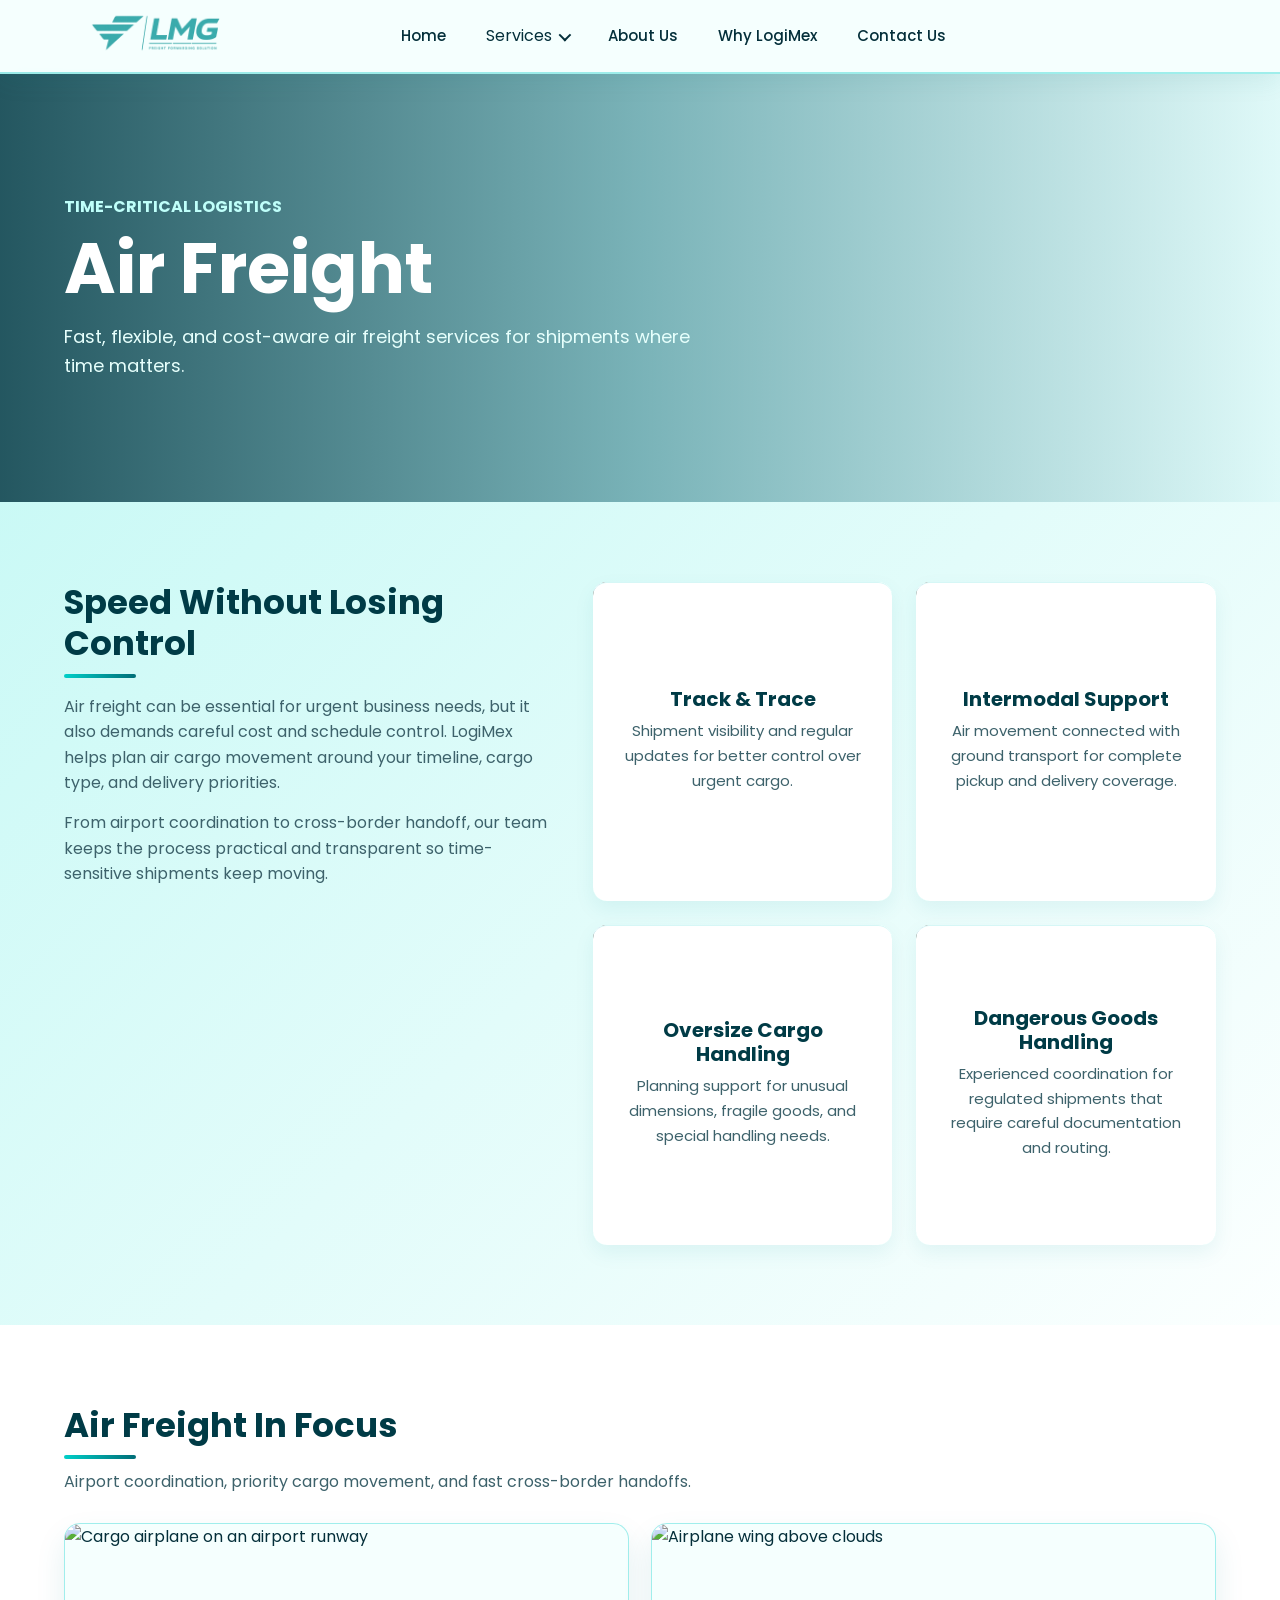
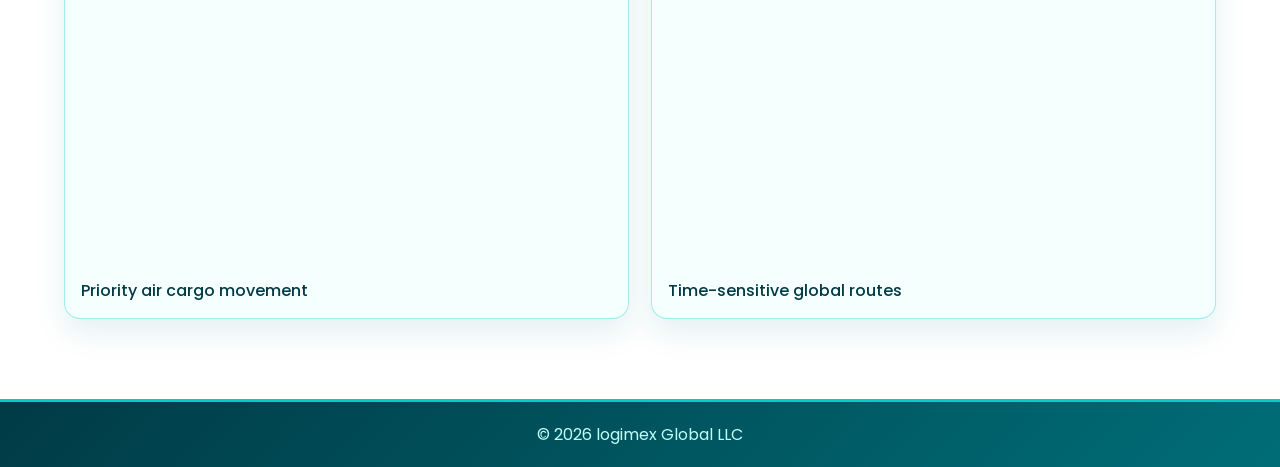
==== air-freight.html @ a6e7be5f "Added services pages" ====
<!DOCTYPE html>
<html lang="en">

<head>
  <meta charset="UTF-8">
  <title>Air Freight | logimex Global LLC</title>
  <meta name="viewport" content="width=device-width, initial-scale=1.0">
  <meta name="description" content="Air freight solutions by logimex Global LLC">
  <link rel="stylesheet" href="style.css">
  <link href="https://fonts.googleapis.com/css2?family=Poppins:wght@300;500;700&display=swap" rel="stylesheet">
</head>

<body>
  <header class="navbar">
    <div class="container">
      <div class="logo">
        <a href="index.html"><img src="assets/logo_monochrome.png" alt="LogiMex Logo"></a>
      </div>
      <nav id="nav-menu" class="nav-menu">
        <a href="index.html">Home</a>
        <div class="nav-dropdown">
          <button type="button" class="nav-link nav-dropdown-toggle" aria-expanded="false">Services</button>
          <div class="nav-dropdown-menu">
            <a href="ocean-freight.html">Ocean Freight</a>
            <a href="air-freight.html">Air Freight</a>
            <a href="road-transport.html">Road Transport</a>
            <a href="warehousing.html">Warehousing</a>
            <a href="cold-chain.html">Cold Chain</a>
            <a href="customs-clearance.html">Customs Clearance</a>
          </div>
        </div>
        <a href="index.html#about-us">About Us</a>
        <a href="index.html#why-choose-us">Why LogiMex</a>
        <a href="index.html#contact-us">Contact Us</a>
      </nav>
      <div id="menu-toggle" class="menu-toggle">
        <span></span>
        <span></span>
        <span></span>
      </div>
    </div>
  </header>

  <main class="service-page">
    <section class="service-hero service-hero-air">
      <div class="service-hero-content" data-aos="fade-up">
        <span class="service-kicker">Time-Critical Logistics</span>
        <h1>Air Freight</h1>
        <p>Fast, flexible, and cost-aware air freight services for shipments where time matters.</p>
      </div>
    </section>

    <section class="service-detail">
      <div class="service-detail-container">
        <div class="service-copy" data-aos="fade-right">
          <h2>Speed Without Losing Control</h2>
          <p>Air freight can be essential for urgent business needs, but it also demands careful cost and schedule control. LogiMex helps plan air cargo movement around your timeline, cargo type, and delivery priorities.</p>
          <p>From airport coordination to cross-border handoff, our team keeps the process practical and transparent so time-sensitive shipments keep moving.</p>
        </div>

        <div class="service-highlights" data-aos="fade-left">
          <div>
            <img class="feature-media" src="https://images.unsplash.com/photo-1540962351504-03099e0a754b?auto=format&fit=crop&w=1200&q=80" alt="Air freight tracking">
            <div class="feature-copy">
              <h3>Track & Trace</h3>
              <p>Shipment visibility and regular updates for better control over urgent cargo.</p>
            </div>
          </div>
          <div>
            <img class="feature-media" src="https://images.unsplash.com/photo-1569154941061-e231b4725ef1?auto=format&fit=crop&w=1200&q=80" alt="Air freight intermodal support">
            <div class="feature-copy">
              <h3>Intermodal Support</h3>
              <p>Air movement connected with ground transport for complete pickup and delivery coverage.</p>
            </div>
          </div>
          <div>
            <img class="feature-media" src="https://images.unsplash.com/photo-1436491865332-7a61a109cc05?auto=format&fit=crop&w=1200&q=80" alt="Oversize cargo handling">
            <div class="feature-copy">
              <h3>Oversize Cargo Handling</h3>
              <p>Planning support for unusual dimensions, fragile goods, and special handling needs.</p>
            </div>
          </div>
          <div>
            <img class="feature-media" src="https://images.unsplash.com/photo-1511884642898-4c92249e20b6?auto=format&fit=crop&w=1200&q=80" alt="Dangerous goods handling">
            <div class="feature-copy">
              <h3>Dangerous Goods Handling</h3>
              <p>Experienced coordination for regulated shipments that require careful documentation and routing.</p>
            </div>
          </div>
        </div>
      </div>
    </section>

    <section class="service-media-section">
      <div class="service-media-container">
        <div class="service-media-heading">
          <h2>Air Freight In Focus</h2>
          <p>Airport coordination, priority cargo movement, and fast cross-border handoffs.</p>
        </div>
        <div class="service-image-grid">
          <figure>
            <img src="https://images.unsplash.com/photo-1540962351504-03099e0a754b" alt="Cargo airplane on an airport runway">
            <figcaption>Priority air cargo movement</figcaption>
          </figure>
          <figure>
            <img src="https://images.unsplash.com/photo-1569154941061-e231b4725ef1" alt="Airplane wing above clouds">
            <figcaption>Time-sensitive global routes</figcaption>
          </figure>
        </div>
      </div>
    </section>
  </main>

  <footer>
    <p>© 2026 logimex Global LLC</p>
  </footer>
  <script src="script.js"></script>
</body>

</html>
---- style.css ----
/* =====================
   GLOBAL
===================== */
* {
  margin: 0;
  padding: 0;
  box-sizing: border-box;
  font-family: 'Poppins', sans-serif;
}

html,
body {
  width: 100%;
  max-width: 100%;
  overflow-x: hidden;
  overflow-x: clip;
}

:root {
  --turquoise: #00CFC8;
  --turquoise-dark: #006D77;
  --turquoise-deep: #003B46;
  --turquoise-light: #BFFFFA;
  --aqua-soft: #E6FFFC;
  --aqua-panel: #F5FFFE;
  --ink: #042F3A;
  --muted: #3D626B;
  --line: #7DE4DD;
  --white: #FFFFFF;
}

[data-aos] {
  will-change: transform, opacity;
}

body {
  background: linear-gradient(180deg, var(--white), var(--aqua-panel));
  color: var(--ink);
  line-height: 1.6;
}

section {
  padding: 100px 0;
}

section:nth-of-type(even) {
  background:
    linear-gradient(135deg, rgba(0, 207, 200, 0.12), rgba(255, 255, 255, 0.86)),
    var(--aqua-soft);
}

.container {
  width: 90%;
  max-width: 1200px;
  margin: auto;
}

/* =====================
   NAVBAR
===================== */
.navbar {
  position: fixed;
  width: 100%;
  top: 0;
  z-index: 1000;

  background: rgba(245, 255, 254, 0.94);
  backdrop-filter: blur(10px);
  border-bottom: 2px solid rgba(0, 207, 200, 0.35);
  box-shadow: 0 8px 24px rgba(0, 109, 119, 0.08);
}

.navbar .container {
  display: grid;
  grid-template-columns: auto 1fr auto;
  align-items: center;
  min-height: 72px;
  padding: 0;
}

.logo {
  font-size: 24px;
  font-weight: 700;
  color: var(--turquoise-dark);
}

.logo img {
  display: block;
  height: clamp(34px, 4vw, 44px);
  max-width: min(42vw, 220px);
  width: auto;
  object-fit: contain;
  transform: scale(2.80);
  transform-origin: left center;
}

/* CENTER MENU */
.nav-menu {
  display: flex;
  justify-content: center;
  align-items: center;
  gap: 40px;
}

.nav-menu a,
.nav-link {
  text-decoration: none;
  color: var(--ink);
  font-size: 15px;
  font-weight: 500;
  position: relative;
  transition: 0.3s;
}

.nav-menu a::after,
.nav-link::after {
  content: "";
  position: absolute;
  width: 0%;
  height: 2px;
  background: var(--turquoise);
  left: 0;
  bottom: -6px;
  transition: 0.3s;
}

.nav-menu a:hover::after,
.nav-link:hover::after {
  width: 100%;
}

.nav-menu a:hover,
.nav-link:hover {
  color: var(--turquoise);
}

.nav-dropdown {
  position: relative;
}

.nav-dropdown>.nav-link {
  display: inline-flex;
  align-items: center;
  gap: 7px;
  background: transparent;
  border: 0;
  appearance: none;
  -webkit-appearance: none;
  padding: 0;
  font: inherit;
  cursor: pointer;
}

.nav-dropdown>.nav-link::before {
  content: "";
  width: 7px;
  height: 7px;
  border-right: 2px solid currentColor;
  border-bottom: 2px solid currentColor;
  order: 2;
  transform: rotate(45deg) translateY(-2px);
  transition: transform 0.25s ease;
}

.nav-dropdown:hover>.nav-link::before,
.nav-dropdown:focus-within>.nav-link::before,
.nav-dropdown.open>.nav-link::before {
  transform: rotate(225deg) translateY(-1px);
}

.nav-dropdown::after {
  content: "";
  position: absolute;
  left: 0;
  right: 0;
  top: 100%;
  height: 18px;
}

.nav-dropdown-menu {
  position: absolute;
  top: calc(100% + 18px);
  left: 50%;
  min-width: 230px;
  padding: 10px;
  background: rgba(245, 255, 254, 0.98);
  backdrop-filter: blur(14px);
  border: 1px solid rgba(0, 207, 200, 0.35);
  border-radius: 8px;
  box-shadow: 0 22px 40px rgba(0, 59, 70, 0.18);
  display: grid;
  gap: 4px;
  opacity: 0;
  pointer-events: none;
  transform: translate(-50%, 8px);
  transition: opacity 0.25s ease, transform 0.25s ease;
}

.nav-dropdown:hover .nav-dropdown-menu,
.nav-dropdown:focus-within .nav-dropdown-menu {
  opacity: 1;
  pointer-events: auto;
  transform: translate(-50%, 0);
}

.nav-dropdown-menu a {
  display: block;
  padding: 10px 12px;
  border-radius: 6px;
  color: var(--ink);
  white-space: nowrap;
}

.nav-dropdown-menu a::after {
  display: none;
}

.nav-dropdown-menu a:hover {
  background: var(--aqua-soft);
  color: var(--turquoise-dark);
}

/* MOBILE MENU */
.menu-toggle {
  display: none;
  flex-direction: column;
  cursor: pointer;
}

.menu-toggle span {
  height: 3px;
  width: 25px;
  background: var(--turquoise-dark);
  margin-bottom: 4px;
}

/* =====================
   HERO
===================== */
.hero {
  min-height: calc(100vw * 941 / 1672);
  padding-top: 84px;
  background:
    linear-gradient(rgba(0, 59, 70, 0.18), rgba(0, 207, 200, 0.12)),
    url("assets/banner_desktop.png") center top / contain no-repeat,
    var(--aqua-panel);
}

/* =====================
   SERVICES
===================== */
.services-container {
  width: 90%;
  max-width: 1200px;
  margin: auto;
}

.services-header {
  text-align: center;
  margin-bottom: 50px;
}

.services-header h2 {
  font-size: 34px;
  font-weight: 600;
  color: var(--turquoise-deep);
}

.services-header h2::after,
.about-text h2::after,
.why-text h2::after,
.contact-container h2::after {
  content: "";
  display: block;
  width: 72px;
  height: 4px;
  margin-top: 10px;
  border-radius: 999px;
  background: linear-gradient(90deg, var(--turquoise), var(--turquoise-dark));
}

.services-header h2::after,
.contact-container h2::after {
  margin-left: auto;
  margin-right: auto;
}

.services-header p {
  color: var(--muted);
  margin-top: 10px;
}

.services-grid {
  display: grid;
  grid-template-columns: repeat(3, 1fr);
  gap: 25px;
}

.service-card {
  background: linear-gradient(180deg, var(--white), var(--aqua-panel));
  border: 1px solid rgba(0, 207, 200, 0.35);
  padding: 0;
  border-radius: 8px;
  box-shadow: 0 12px 28px rgba(8, 126, 139, 0.08);
  transform-style: preserve-3d;
  transition: transform 0.35s ease, box-shadow 0.35s ease, border-color 0.35s ease, background 0.35s ease;
  text-align: left;
  color: inherit;
  display: block;
  text-decoration: none;
  overflow: hidden;
}

.service-card:hover {
  transform: translateY(-10px) perspective(900px) rotateX(4deg);
  background: linear-gradient(180deg, var(--white), #edfffd);
  box-shadow:
    0 22px 42px rgba(0, 207, 200, 0.18),
    0 8px 18px rgba(0, 59, 70, 0.13);
  border-color: var(--turquoise);
}

.service-card-media {
  position: relative;
  aspect-ratio: 16 / 9;
  overflow: hidden;
  background: var(--aqua-soft);
}

.service-card-media::after {
  content: "";
  position: absolute;
  inset: 0;
  background: linear-gradient(180deg, rgba(0, 59, 70, 0.02), rgba(0, 59, 70, 0.18));
  pointer-events: none;
}

.service-card-media img {
  width: 100%;
  height: 100%;
  display: block;
  object-fit: cover;
  transition: transform 0.45s ease;
}

.service-card:hover .service-card-media img {
  transform: scale(1.06);
}

.service-card-body {
  padding: 18px 20px 22px;
}

.service-card-body h3 {
  color: var(--turquoise-deep);
  margin-bottom: 8px;
  font-size: 20px;
}

.service-card-body p {
  color: var(--muted);
}

.service-card-badge {
  display: inline-flex;
  align-items: center;
  gap: 6px;
  margin-bottom: 10px;
  padding: 7px 10px;
  border-radius: 999px;
  background: rgba(0, 207, 200, 0.12);
  color: var(--turquoise-dark);
  font-size: 12px;
  font-weight: 700;
  text-transform: uppercase;
  letter-spacing: 0.02em;
}

.service-card h3 {
  color: var(--turquoise-deep);
  margin-bottom: 10px;
}

.service-card p {
  color: var(--muted);
}

/* =====================
   SERVICE DETAIL PAGES
===================== */
.service-page {
  padding-top: 72px;
}

.service-page section {
  padding: 80px 0;
}

.service-hero {
  min-height: 430px;
  display: flex;
  align-items: center;
  position: relative;
  background:
    linear-gradient(90deg, rgba(0, 59, 70, 0.86), rgba(0, 109, 119, 0.52), rgba(0, 207, 200, 0.12)),
    var(--turquoise-deep);
  color: var(--white);
}

.service-hero-ocean {
  background:
    linear-gradient(90deg, rgba(0, 59, 70, 0.86), rgba(0, 109, 119, 0.52), rgba(0, 207, 200, 0.12)),
    url("https://images.unsplash.com/photo-1494412574643-ff11b0a5c1c3") center / cover no-repeat;
}

.service-hero-air {
  background:
    linear-gradient(90deg, rgba(0, 59, 70, 0.86), rgba(0, 109, 119, 0.52), rgba(0, 207, 200, 0.12)),
    url("https://images.unsplash.com/photo-1436491865332-7a61a109cc05") center / cover no-repeat;
}

.service-hero-road {
  background:
    linear-gradient(90deg, rgba(0, 59, 70, 0.86), rgba(0, 109, 119, 0.52), rgba(0, 207, 200, 0.12)),
    url("https://images.unsplash.com/photo-1601584115197-04ecc0da31d7") center / cover no-repeat;
}

.service-hero-warehouse {
  background:
    linear-gradient(90deg, rgba(0, 59, 70, 0.86), rgba(0, 109, 119, 0.52), rgba(0, 207, 200, 0.12)),
    url("https://images.unsplash.com/photo-1586528116311-ad8dd3c8310d") center / cover no-repeat;
}

.service-hero-cold {
  background:
    linear-gradient(90deg, rgba(0, 59, 70, 0.86), rgba(0, 109, 119, 0.52), rgba(0, 207, 200, 0.12)),
    url("https://images.unsplash.com/photo-1580674285054-bed31e145f59") center / cover no-repeat;
}

.service-hero-customs {
  background:
    linear-gradient(90deg, rgba(0, 59, 70, 0.86), rgba(0, 109, 119, 0.52), rgba(0, 207, 200, 0.12)),
    url("https://images.unsplash.com/photo-1450101499163-c8848c66ca85") center / cover no-repeat;
}

.service-hero-content,
.service-detail-container,
.service-list-container,
.service-media-container {
  width: 90%;
  max-width: 1200px;
  margin: auto;
}

.service-kicker {
  display: inline-block;
  color: var(--turquoise-light);
  font-weight: 700;
  margin-bottom: 12px;
  text-transform: uppercase;
}

.service-hero h1 {
  font-size: clamp(42px, 6vw, 70px);
  line-height: 1.05;
  margin-bottom: 18px;
}

.service-hero p {
  max-width: 650px;
  font-size: 18px;
  color: var(--aqua-soft);
}

.service-detail-container {
  display: grid;
  grid-template-columns: minmax(320px, 0.88fr) minmax(0, 1.12fr);
  gap: 40px;
  align-items: start;
}

.service-copy h2,
.service-list-container h2 {
  color: var(--turquoise-deep);
  font-size: 34px;
  line-height: 1.2;
  margin-bottom: 16px;
}

.service-copy h2::after,
.service-list-container h2::after {
  content: "";
  display: block;
  width: 72px;
  height: 4px;
  margin-top: 10px;
  border-radius: 999px;
  background: linear-gradient(90deg, var(--turquoise), var(--turquoise-dark));
}

.service-copy p {
  color: var(--muted);
  margin-bottom: 14px;
}

.service-highlights {
  display: grid;
  grid-template-columns: repeat(2, minmax(0, 1fr));
  gap: 24px;
}

.service-highlights div,
.service-list-grid span {
  background: linear-gradient(180deg, var(--white), var(--aqua-panel));
 
  border-radius: 14px;
  box-shadow: 0 8px 20px rgba(8, 126, 139, 0.08);
}

.service-highlights div {
  position: relative;
  overflow: hidden;
  aspect-ratio: 600 / 640;
  min-height: 0;
  cursor: default;
  background: var(--white);
  transition: transform 0.35s ease, box-shadow 0.35s ease, border-color 0.35s ease;
}

.service-highlights div.active {
  transform: translateY(-6px);
  border-color: rgba(0, 207, 200, 0.45);
  box-shadow: 0 22px 42px rgba(0, 59, 70, 0.18);
}

.service-highlights h3 {
  color: var(--turquoise-deep);
  margin-bottom: 8px;
  display: block;
  font-size: 20px;
  line-height: 1.2;
  text-align: center;
}

.service-highlights p {
  color: var(--muted);
  font-size: 15px;
  line-height: 1.65;
  padding: 0;
  text-align: center;
}

.feature-media {
  width: 100%;
  position: absolute;
  inset: 0;
  height: 100%;
  min-height: 0;
  display: block;
  object-fit: cover;
  background: var(--aqua-soft);
  transition: transform 0.45s ease, filter 0.45s ease;
}

.service-highlights div.active .feature-media,
.service-highlights div:hover .feature-media {
  transform: scale(1.03);
  filter: saturate(1.03);
}

.feature-copy {
  position: absolute;
  left: 0;
  right: 0;
  bottom: 0;
  z-index: 2;
  padding: 24px 26px 28px;
  display: flex;
  flex-direction: column;
  justify-content: center;
  background: rgba(243, 243, 243, 0.98);
  backdrop-filter: blur(6px);
  border-top: 1px solid rgba(0, 207, 200, 0.16);
}

.feature-copy h3 {
  position: relative;
  margin-bottom: 8px;
}

.service-media-section {
  background: var(--white);
}

.service-media-heading {
  max-width: 720px;
  margin-bottom: 28px;
}

.service-media-heading h2 {
  color: var(--turquoise-deep);
  font-size: 34px;
  line-height: 1.2;
  margin-bottom: 10px;
}

.service-media-heading h2::after {
  content: "";
  display: block;
  width: 72px;
  height: 4px;
  margin-top: 10px;
  border-radius: 999px;
  background: linear-gradient(90deg, var(--turquoise), var(--turquoise-dark));
}

.service-media-heading p {
  color: var(--muted);
}

.service-image-grid {
  display: grid;
  grid-template-columns: repeat(2, 1fr);
  gap: 22px;
}

.service-image-grid figure {
  overflow: hidden;
  border-radius: 16px;
  border: 1px solid rgba(0, 207, 200, 0.35);
  background: var(--aqua-panel);
  box-shadow: 0 14px 30px rgba(8, 126, 139, 0.11);
}

.service-image-grid img {
  width: 100%;
  height: clamp(220px, 28vw, 340px);
  display: block;
  object-fit: cover;
}

.service-image-grid figcaption {
  color: var(--turquoise-deep);
  font-weight: 500;
  padding: 14px 16px;
}

.service-list-section {
  background:
    linear-gradient(135deg, rgba(0, 207, 200, 0.12), rgba(255, 255, 255, 0.86)),
    var(--aqua-soft);
}

.service-list-grid {
  display: grid;
  grid-template-columns: repeat(3, 1fr);
  gap: 16px;
  margin-top: 26px;
}

.service-list-grid span {
  color: var(--turquoise-deep);
  display: block;
  font-weight: 500;
  padding: 18px;
}

/* =====================
   ABOUT
===================== */
.about-container {
  width: 90%;
  max-width: 1200px;
  margin: auto;
  display: grid;
  grid-template-columns: 1fr 1fr;
  gap: 40px;
  align-items: center;
}

.about-text h2 {
  font-size: 34px;
  font-weight: 600;
  color: var(--turquoise-deep);
  margin-bottom: 15px;
}

.about-text p {
  color: var(--muted);
  margin-bottom: 10px;
}

.about-features {
  margin-top: 20px;
  display: grid;
  grid-template-columns: repeat(2, 1fr);
  gap: 10px;
  color: var(--turquoise-deep);
}

.about-image img {
  width: 100%;
  border-radius: 16px;
  border: 4px solid var(--turquoise);
  box-shadow: 0 20px 45px rgba(0, 109, 119, 0.18);
}

/* =====================
   WHY CHOOSE US
===================== */
.why-container {
  width: 90%;
  max-width: 1200px;
  margin: auto;
  display: grid;
  grid-template-columns: 1fr 1fr;
  gap: 40px;
  align-items: center;
}

.why-image img {
  width: 100%;
  border-radius: 16px;
  border: 4px solid var(--turquoise);
  box-shadow: 0 20px 45px rgba(0, 109, 119, 0.18);
}

.why-text h2 {
  font-size: 34px;
  font-weight: 600;
  color: var(--turquoise-deep);
  margin-bottom: 15px;
}

.why-text p {
  color: var(--muted);
  margin-bottom: 20px;
}

.why-features {
  display: grid;
  grid-template-columns: repeat(2, 1fr);
  gap: 20px;
}

.why-card {
  background: linear-gradient(180deg, var(--white), var(--aqua-panel));
  border: 1px solid rgba(0, 207, 200, 0.35);
  padding: 20px;
  border-radius: 12px;
  box-shadow: 0 8px 20px rgba(8, 126, 139, 0.08);
  transform-style: preserve-3d;
  transition: transform 0.35s ease, box-shadow 0.35s ease, border-color 0.35s ease;
}

.why-card:hover {
  transform: translateY(-8px) perspective(900px) rotateX(4deg);
  box-shadow:
    0 22px 38px rgba(0, 207, 200, 0.24),
    0 7px 16px rgba(0, 59, 70, 0.16);
  border-color: var(--turquoise);
}

.why-card h3 {
  color: var(--turquoise-deep);
  margin-bottom: 8px;
}

.why-card p {
  color: var(--muted);
  font-size: 14px;
}

/* =====================
   CONTACT
===================== */
.contact-container {
  width: 90%;
  max-width: 1000px;
  margin: auto;
  text-align: center;
}

.contact-container h2 {
  font-size: 34px;
  font-weight: 600;
  color: var(--turquoise-deep);
  margin-bottom: 10px;
}

.contact-intro {
  color: var(--muted);
  margin-bottom: 40px;
}

.contact-grid {
  display: grid;
  grid-template-columns: repeat(2, 1fr);
  gap: 20px;
}

.contact-card {
  background: linear-gradient(180deg, var(--white), var(--aqua-panel));
  border: 1px solid rgba(0, 207, 200, 0.35);
  padding: 20px;
  border-radius: 12px;
  box-shadow: 0 8px 20px rgba(8, 126, 139, 0.08);
  transform-style: preserve-3d;
  transition: transform 0.35s ease, box-shadow 0.35s ease, border-color 0.35s ease;
}

.contact-card:hover {
  transform: translateY(-8px) perspective(900px) rotateX(4deg);
  box-shadow:
    0 22px 38px rgba(0, 207, 200, 0.24),
    0 7px 16px rgba(0, 59, 70, 0.16);
  border-color: var(--turquoise);
}

.contact-card h3 {
  color: var(--turquoise-deep);
  margin-bottom: 5px;
}

.contact-card p {
  color: var(--muted);
}

/* =====================
   FOOTER
===================== */
footer {
  text-align: center;
  padding: 20px;
  background: linear-gradient(135deg, var(--turquoise-deep), var(--turquoise-dark));
  border-top: 3px solid var(--turquoise);
  color: var(--turquoise-light);
}

/* =====================
   RESPONSIVE
===================== */
@media (max-width: 992px) {
  .services-grid {
    grid-template-columns: repeat(2, 1fr);
  }

  .about-container,
  .why-container,
  .service-detail-container {
    grid-template-columns: 1fr;
    text-align: center;
  }

  .about-text h2::after,
  .why-text h2::after,
  .service-copy h2::after,
  .service-list-container h2::after,
  .service-media-heading h2::after {
    margin-left: auto;
    margin-right: auto;
  }

  .service-list-grid {
    grid-template-columns: repeat(2, 1fr);
  }

  .service-media-heading {
    margin-left: auto;
    margin-right: auto;
    text-align: center;
  }
}

@media (max-width: 768px) {

  .hero {
    height: 72vh;
    min-height: 0;
    padding-top: 0;
    background:
      linear-gradient(rgba(0, 59, 70, 0.16), rgba(0, 207, 200, 0.1)),
      url("assets/banner_mobile.png") center / cover no-repeat;
  }

  .navbar .container {
    grid-template-columns: auto auto;
    justify-content: space-between;
    position: relative;
  }

  .logo img {
    height: clamp(28px, 8vw, 34px);
    max-width: 58vw;
    transform: scale(2.80);
  }

  .nav-menu {
    position: absolute;
    top: 100%;
    left: 0;
    right: 0;
    width: auto;
    max-width: none;
    transform: none;
    background: var(--aqua-panel);
    flex-direction: column;
    align-items: center;
    display: none;
    padding: 20px 16px 24px;
    border-top: 2px solid rgba(0, 207, 200, 0.35);
    gap: 16px;
    box-sizing: border-box;
    overflow: visible;
  }

  .nav-menu.active {
    display: flex;
  }

  .nav-dropdown {
    width: 100%;
    text-align: center;
    display: flex;
    flex-direction: column;
    align-items: stretch;
  }

  .nav-dropdown::after {
    display: none;
  }

  .nav-dropdown-menu {
    position: static !important;
    inset: auto !important;
    min-width: 0;
    width: 100%;
    max-width: 100%;
    margin: 10px 0 0;
    opacity: 0;
    pointer-events: none;
    transform: none !important;
    box-shadow: none;
    border-radius: 10px;
    display: none;
    box-sizing: border-box;
    align-self: stretch;
  }

  .nav-dropdown.open .nav-dropdown-menu {
    display: grid;
    opacity: 1;
    pointer-events: auto;
  }

  .nav-dropdown>.nav-link {
    width: 100%;
    justify-content: center;
  }

  .nav-dropdown-menu a {
    width: 100%;
    text-align: center;
    white-space: normal;
  }

  .menu-toggle {
    display: flex;
    align-items: center;
  }

  .services-grid,
  .contact-grid,
  .why-features,
  .service-highlights,
  .service-list-grid,
  .service-image-grid {
    grid-template-columns: 1fr;
  }

  .service-highlights h3 {
    justify-content: center;
  }

  .service-highlights div {
    min-height: 0;
    aspect-ratio: auto;
    display: flex;
    flex-direction: column;
  }

  .feature-media {
    position: relative;
    inset: auto;
    height: 220px;
    min-height: 220px;
    border-radius: 0;
  }

  .feature-copy,
  .service-highlights div:nth-child(even) .feature-copy {
    position: static;
    max-width: 100%;
    text-align: center;
    align-items: center;
    padding: 20px 20px 22px;
    border-top: 0;
  }

  .service-highlights {
    grid-template-columns: 1fr;
  }

  .service-highlights div:nth-child(even) .feature-media {
    order: 0;
    border-left: 0;
  }

  .service-highlights div:nth-child(even) .feature-copy {
    order: 0;
  }

  .service-hero {
    min-height: 360px;
  }

  .service-page section {
    padding: 64px 0;
  }
}
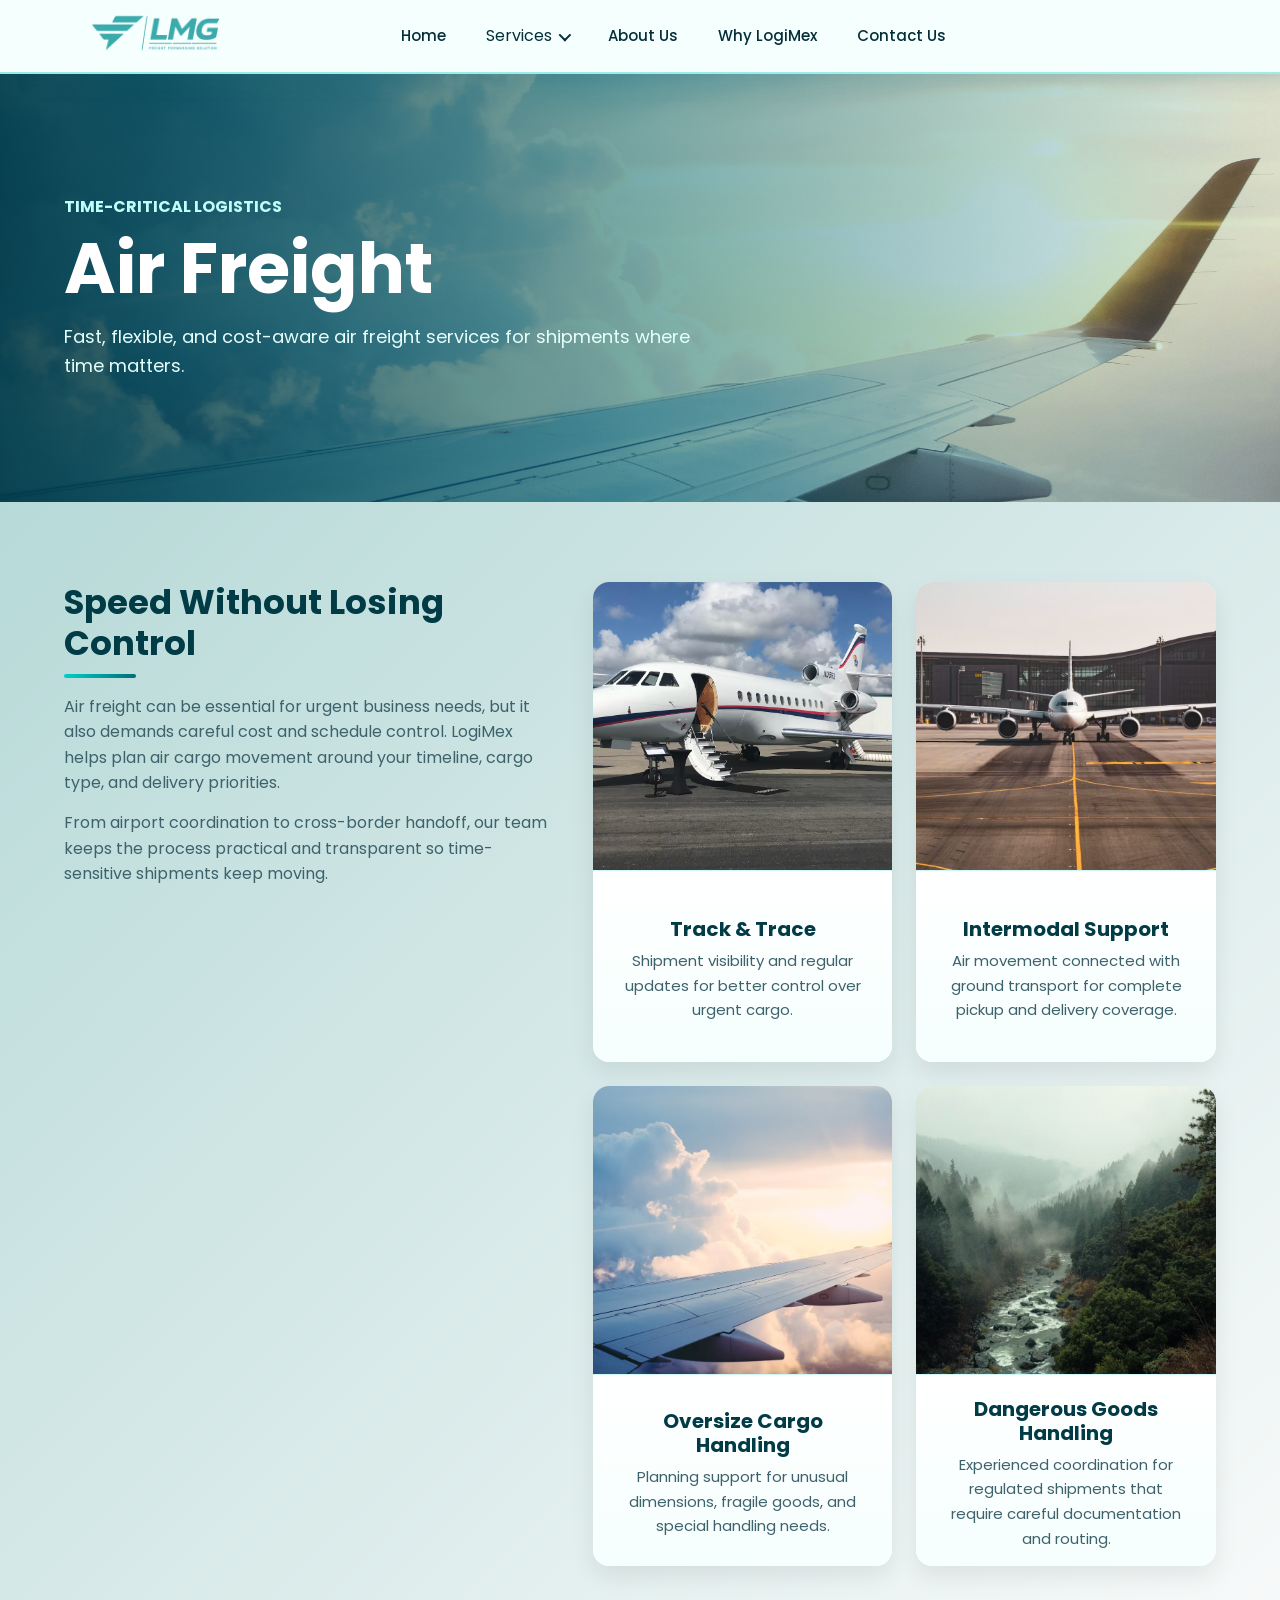
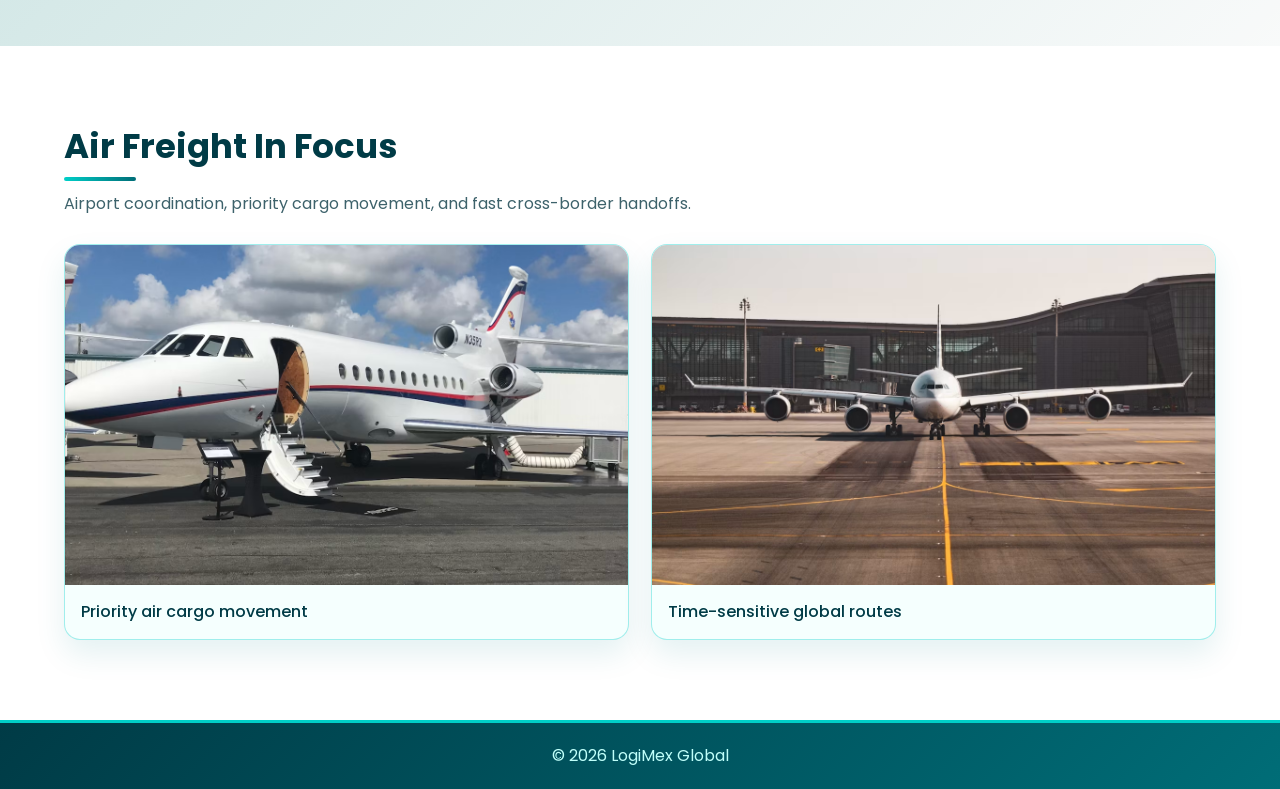
==== commit b3cc552b: "removed unsplash url, added images in assets" ====
--- a/air-freight.html
+++ b/air-freight.html
@@ -3,9 +3,9 @@
 
 <head>
   <meta charset="UTF-8">
-  <title>Air Freight | logimex Global LLC</title>
+  <title>Air Freight | LogiMex Global</title>
   <meta name="viewport" content="width=device-width, initial-scale=1.0">
-  <meta name="description" content="Air freight solutions by logimex Global LLC">
+  <meta name="description" content="Air freight solutions by LogiMex Global">
   <link rel="stylesheet" href="style.css">
   <link href="https://fonts.googleapis.com/css2?family=Poppins:wght@300;500;700&display=swap" rel="stylesheet">
 </head>
@@ -60,28 +60,28 @@
 
         <div class="service-highlights" data-aos="fade-left">
           <div>
-            <img class="feature-media" src="https://images.unsplash.com/photo-1540962351504-03099e0a754b?auto=format&fit=crop&w=1200&q=80" alt="Air freight tracking">
+            <img class="feature-media" src="assets/air_freight_track_n_trace.avif" alt="Air freight tracking">
             <div class="feature-copy">
               <h3>Track & Trace</h3>
               <p>Shipment visibility and regular updates for better control over urgent cargo.</p>
             </div>
           </div>
           <div>
-            <img class="feature-media" src="https://images.unsplash.com/photo-1569154941061-e231b4725ef1?auto=format&fit=crop&w=1200&q=80" alt="Air freight intermodal support">
+            <img class="feature-media" src="assets/air_freight_intermodal_support.avif" alt="Air freight intermodal support">
             <div class="feature-copy">
               <h3>Intermodal Support</h3>
               <p>Air movement connected with ground transport for complete pickup and delivery coverage.</p>
             </div>
           </div>
           <div>
-            <img class="feature-media" src="https://images.unsplash.com/photo-1436491865332-7a61a109cc05?auto=format&fit=crop&w=1200&q=80" alt="Oversize cargo handling">
+            <img class="feature-media" src="assets/air_freight_oversize_cargo.avif" alt="Oversize cargo handling">
             <div class="feature-copy">
               <h3>Oversize Cargo Handling</h3>
               <p>Planning support for unusual dimensions, fragile goods, and special handling needs.</p>
             </div>
           </div>
           <div>
-            <img class="feature-media" src="https://images.unsplash.com/photo-1511884642898-4c92249e20b6?auto=format&fit=crop&w=1200&q=80" alt="Dangerous goods handling">
+            <img class="feature-media" src="assets/air_freight_dangerous_good_handling.avif" alt="Dangerous goods handling">
             <div class="feature-copy">
               <h3>Dangerous Goods Handling</h3>
               <p>Experienced coordination for regulated shipments that require careful documentation and routing.</p>
@@ -99,11 +99,11 @@
         </div>
         <div class="service-image-grid">
           <figure>
-            <img src="https://images.unsplash.com/photo-1540962351504-03099e0a754b" alt="Cargo airplane on an airport runway">
+            <img src="assets/air_freight_track_n_trace.avif" alt="Cargo airplane on an airport runway">
             <figcaption>Priority air cargo movement</figcaption>
           </figure>
           <figure>
-            <img src="https://images.unsplash.com/photo-1569154941061-e231b4725ef1" alt="Airplane wing above clouds">
+            <img src="assets/air_freight_intermodal_support.avif" alt="Airplane wing above clouds">
             <figcaption>Time-sensitive global routes</figcaption>
           </figure>
         </div>
@@ -112,7 +112,7 @@
   </main>
 
   <footer>
-    <p>© 2026 logimex Global LLC</p>
+    <p>© 2026 LogiMex Global</p>
   </footer>
   <script src="script.js"></script>
 </body>
--- a/style.css
+++ b/style.css
@@ -44,9 +44,7 @@
 }
 
 section:nth-of-type(even) {
-  background:
-    linear-gradient(135deg, rgba(0, 207, 200, 0.12), rgba(255, 255, 255, 0.86)),
-    var(--aqua-soft);
+      background: linear-gradient(135deg, rgba(0, 207, 200, 0.12), rgba(255, 255, 255, 0.86)), #d0dbda;
 }
 
 .container {
@@ -410,37 +408,37 @@
 .service-hero-ocean {
   background:
     linear-gradient(90deg, rgba(0, 59, 70, 0.86), rgba(0, 109, 119, 0.52), rgba(0, 207, 200, 0.12)),
-    url("https://images.unsplash.com/photo-1494412574643-ff11b0a5c1c3") center / cover no-repeat;
+    url("assets/service_hero_ocean.jpeg") center / cover no-repeat;
 }
 
 .service-hero-air {
   background:
     linear-gradient(90deg, rgba(0, 59, 70, 0.86), rgba(0, 109, 119, 0.52), rgba(0, 207, 200, 0.12)),
-    url("https://images.unsplash.com/photo-1436491865332-7a61a109cc05") center / cover no-repeat;
+    url("assets/service_hero_air.jpeg") center / cover no-repeat;
 }
 
 .service-hero-road {
   background:
     linear-gradient(90deg, rgba(0, 59, 70, 0.86), rgba(0, 109, 119, 0.52), rgba(0, 207, 200, 0.12)),
-    url("https://images.unsplash.com/photo-1601584115197-04ecc0da31d7") center / cover no-repeat;
+    url("assets/service_hero_road.jpeg") center / cover no-repeat;
 }
 
 .service-hero-warehouse {
   background:
     linear-gradient(90deg, rgba(0, 59, 70, 0.86), rgba(0, 109, 119, 0.52), rgba(0, 207, 200, 0.12)),
-    url("https://images.unsplash.com/photo-1586528116311-ad8dd3c8310d") center / cover no-repeat;
+    url("assets/service_hero_warehouse.jpeg") center / cover no-repeat;
 }
 
 .service-hero-cold {
   background:
     linear-gradient(90deg, rgba(0, 59, 70, 0.86), rgba(0, 109, 119, 0.52), rgba(0, 207, 200, 0.12)),
-    url("https://images.unsplash.com/photo-1580674285054-bed31e145f59") center / cover no-repeat;
+    url("assets/service_hero_cold.jpeg") center / cover no-repeat;
 }
 
 .service-hero-customs {
   background:
     linear-gradient(90deg, rgba(0, 59, 70, 0.86), rgba(0, 109, 119, 0.52), rgba(0, 207, 200, 0.12)),
-    url("https://images.unsplash.com/photo-1450101499163-c8848c66ca85") center / cover no-repeat;
+    url("assets/service_hero_customs.jpeg") center / cover no-repeat;
 }
 
 .service-hero-content,
@@ -512,19 +510,25 @@
 .service-highlights div,
 .service-list-grid span {
   background: linear-gradient(180deg, var(--white), var(--aqua-panel));
- 
-  border-radius: 14px;
   box-shadow: 0 8px 20px rgba(8, 126, 139, 0.08);
 }
 
+.service-highlights>div {
+  background: #fff;
+  border-radius: 16px;
+  height: 480px;
+  overflow: hidden;
+  box-shadow: 0 10px 25px rgba(0, 0, 0, 0.08);
+  transition: transform 0.3s ease;
+  display: flex;
+  flex-direction: column;
+}
+
 .service-highlights div {
-  position: relative;
-  overflow: hidden;
-  aspect-ratio: 600 / 640;
   min-height: 0;
-  cursor: default;
-  background: var(--white);
-  transition: transform 0.35s ease, box-shadow 0.35s ease, border-color 0.35s ease;
+  aspect-ratio: auto;
+  display: flex;
+  flex-direction: column;
 }
 
 .service-highlights div.active {
@@ -552,10 +556,8 @@
 
 .feature-media {
   width: 100%;
-  position: absolute;
+  height: 60%;
   inset: 0;
-  height: 100%;
-  min-height: 0;
   display: block;
   object-fit: cover;
   background: var(--aqua-soft);
@@ -569,12 +571,11 @@
 }
 
 .feature-copy {
-  position: absolute;
+  flex: 1;
   left: 0;
   right: 0;
   bottom: 0;
-  z-index: 2;
-  padding: 24px 26px 28px;
+  padding: 35px 26px 28px;
   display: flex;
   flex-direction: column;
   justify-content: center;
@@ -1027,4 +1028,4 @@
   .service-page section {
     padding: 64px 0;
   }
-}
+}
